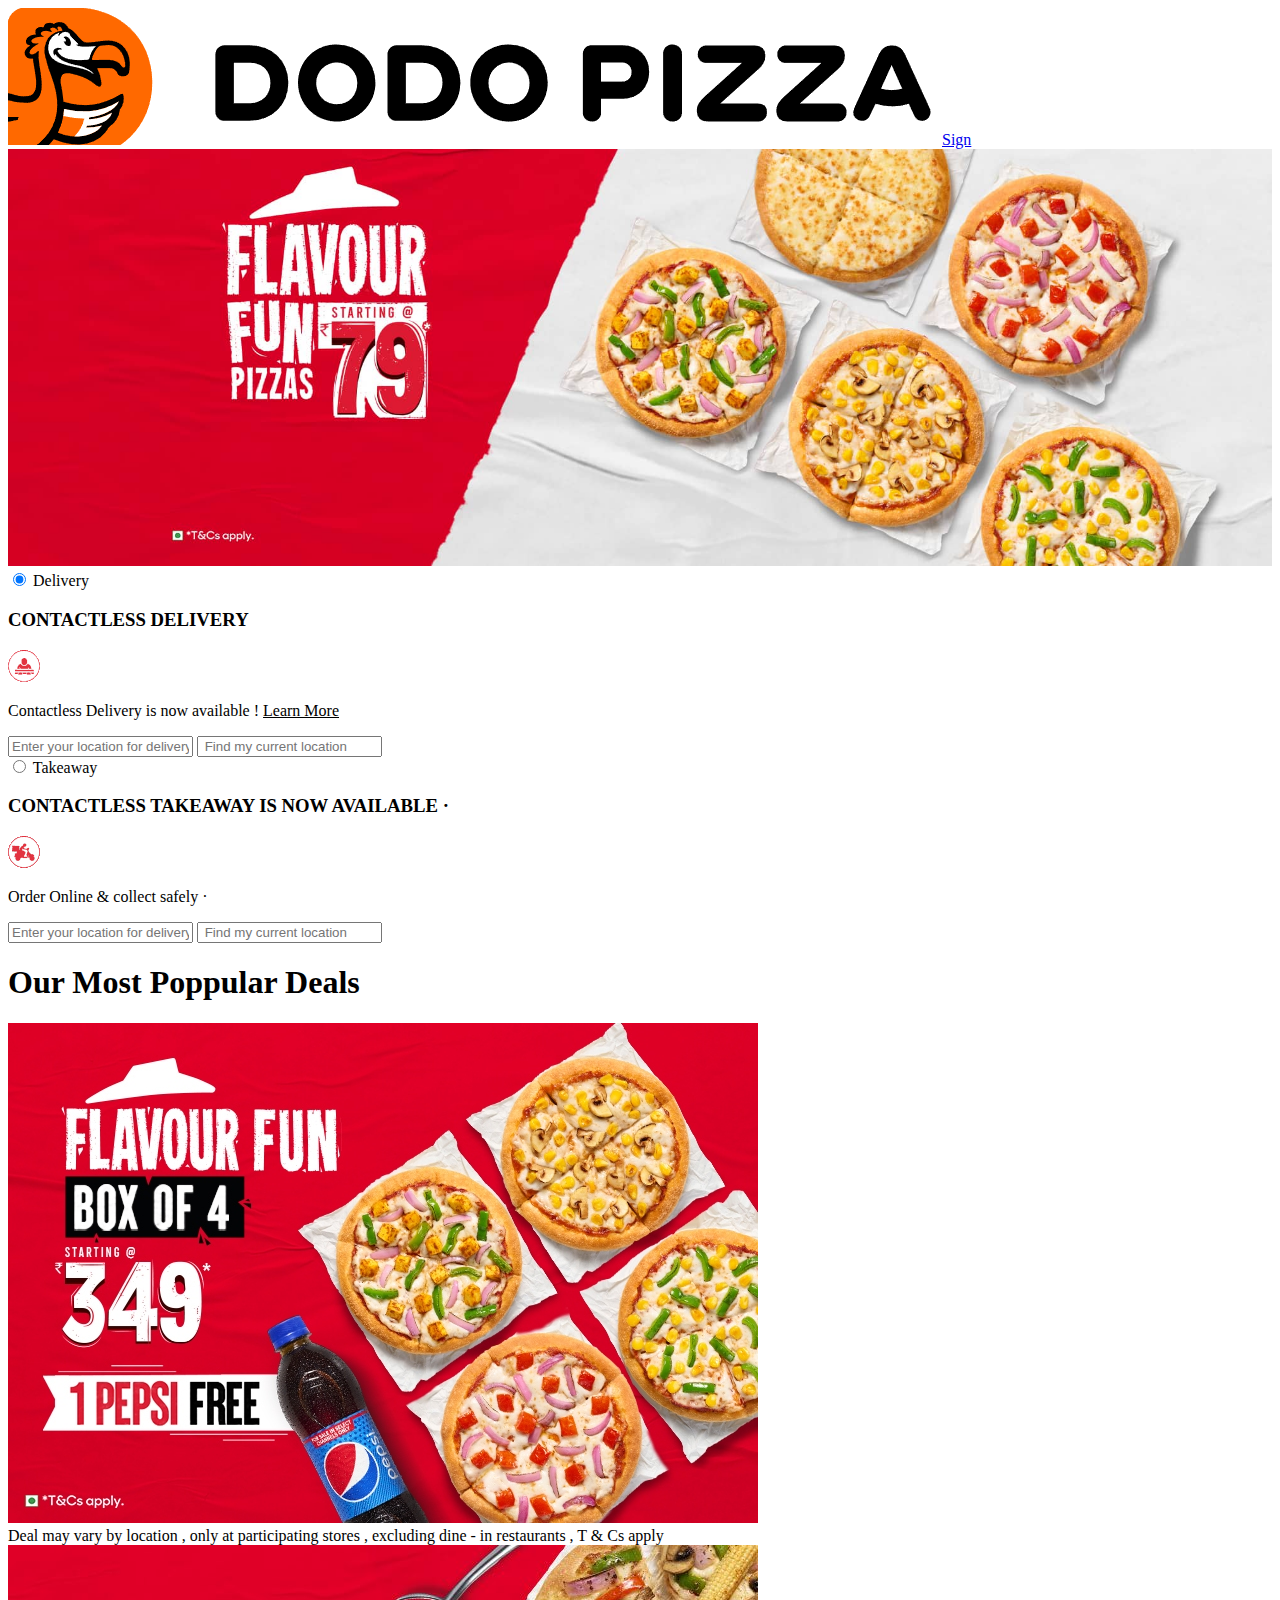
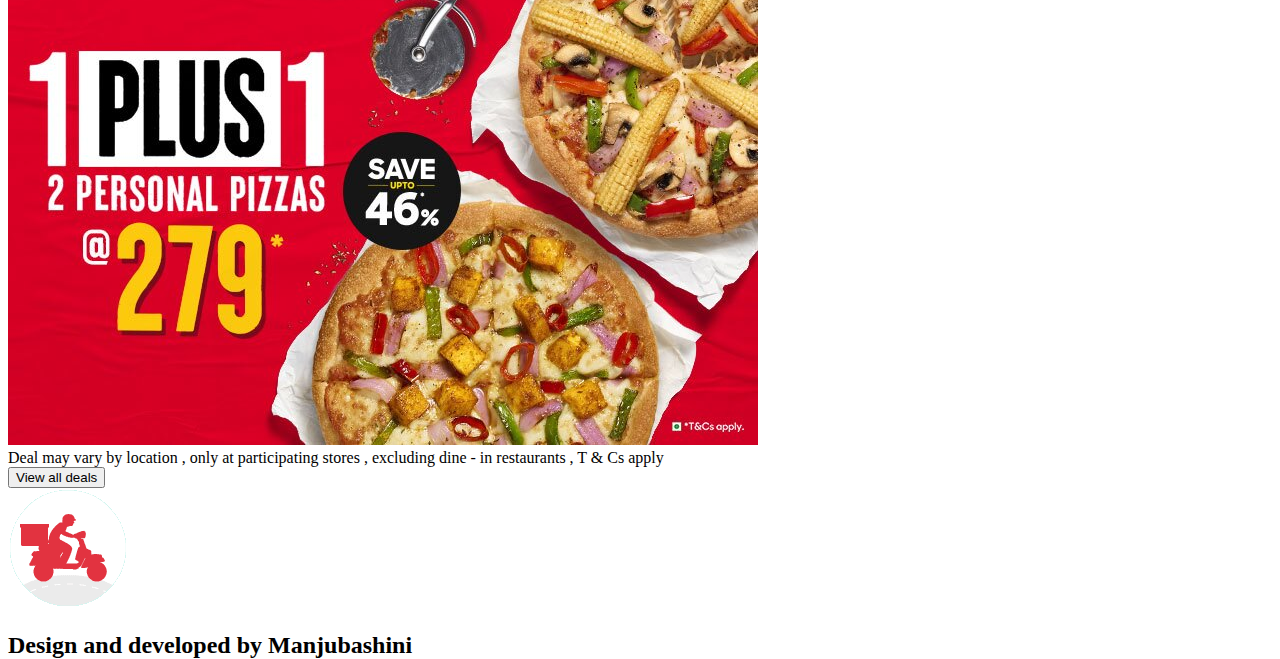
==== index.html @ 44269fef "Update and rename index.html.html to index.html" ====
<!DOCTYPE html>
<html>
  <head>
    
    <meta charset="UTF-8">
    <meta http-equiv="X-UA-Compatible" content="IE=edge">
    <meta name="viewport" content="width=device-width, initial-scale=1.0">
    <title>DODO PIZZA</title>
    <link rel="stylesheet" href="website.css">
   
  </head>


    <body style="height:2000px;">

      <div class="header">
        <img class="logo" src="ispin.img/Capture.PNG">
        <a class="sign" href="second page.html">Sign</a>
      </div>


      <div class="home-img">

        <img  src="ispin.img/home-bg-md.3f9ed458f63fdf03703d533c1a140cdb.jpg" style="max-width:100%; height:auto;">


        <div class="mytabs">


          <input type="radio" id="tabDelivery" name="mytabs" checked="checked">
          <label class="delivery-img" for="tabDelivery">Delivery</label>
          
          <div class="tab">
            <h3>CONTACTLESS DELIVERY</h3>
            <img class="delivery-img-edit" src="ispin.img/collection-32x32.c3cdbff96f386154787b2945c73a16b6.gif">
            <p class="sec-line">Contactless Delivery is now available &#33; <span style="text-decoration: underline;" >Learn More</span></p>
            <input class="delivery-location" type="text" placeholder="Enter your location for delivery">
            <input class="find-location"  type="text" placeholder=" Find my current location" >
          </div>
    
    
          <input type="radio" id="tabTakeaway" name="mytabs">
          <label  class="take-img" for="tabTakeaway">Takeaway</label>
    
    
          <div class="tab">
            <h3>CONTACTLESS TAKEAWAY IS NOW AVAILABLE &#183; </h3>
            <img class="take-img-edit" src="ispin.img/delivery-bike-32x32.36bfbc1f71423e3d93e140394dd302f3.gif">
            <p class="sec-line"></p>Order Online &#38; collect safely &#183; </p>
            <input class="delivery-location" type="text" placeholder="Enter your location for delivery">
            <input class="find-location"  type="text" placeholder=" Find my current location" >
          </div>
    
    
        </div>


        <h1><span>Our Most Poppular Deals</span></h1>
    

        
      </div>

      <div class="container">

        <div class="center-img">

          <img  src="ispin.img/flavour-fun-box-of-4-pepsi.a28a6f0a935d6a0ac64e279abf9aafde.1.jpg"
          style="max-width:100%; height:auto;">
  
          <div class="box">
  
            Deal may vary by location &#44; only at participating stores &#44; excluding dine &#45; in restaurants &#44; T &#38; Cs apply
  
  
          </div>
  
        </div>
        
        <div class="center-img" >
  
          <img   src="ispin.img/one-plus-one-personal.4e915400cc94fdcbde7dd8beb6512dd1.1.jpg"
          style="max-width:100%; height:auto;">
  
          <div class="box">
  
            Deal may vary by location &#44; only at participating stores &#44; excluding dine &#45; in restaurants &#44; T &#38; Cs apply
  
  
          </div>
        </div>

      </div>

      <div>

        <button class="button">View all deals</button>

      </div>

      <div class="gif">

      <img src="ispin.img/loader-bike.943b6e9867d3d8ac69fb1d2626b39cc4.gif">

      </div>


      <h2 class="text">Design and developed by Manjubashini</h2>


      
      

    </body>
</html>
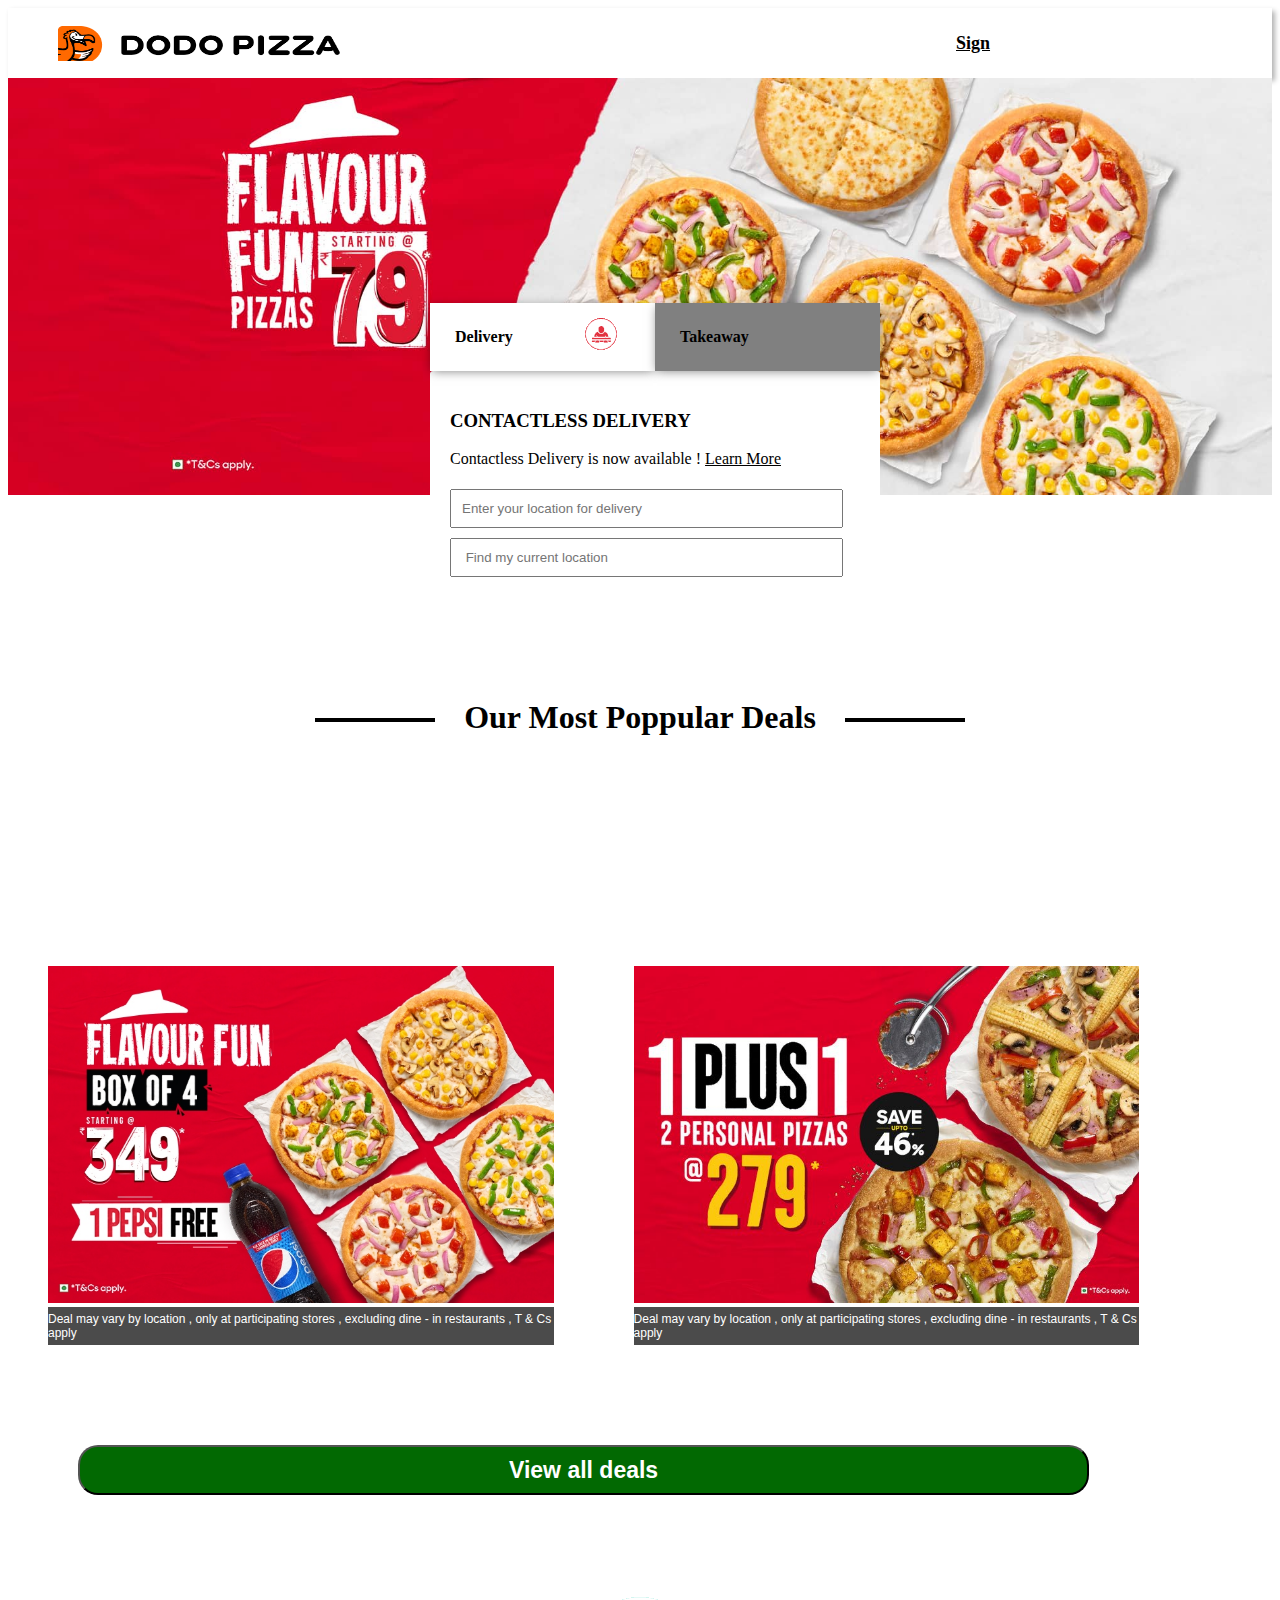
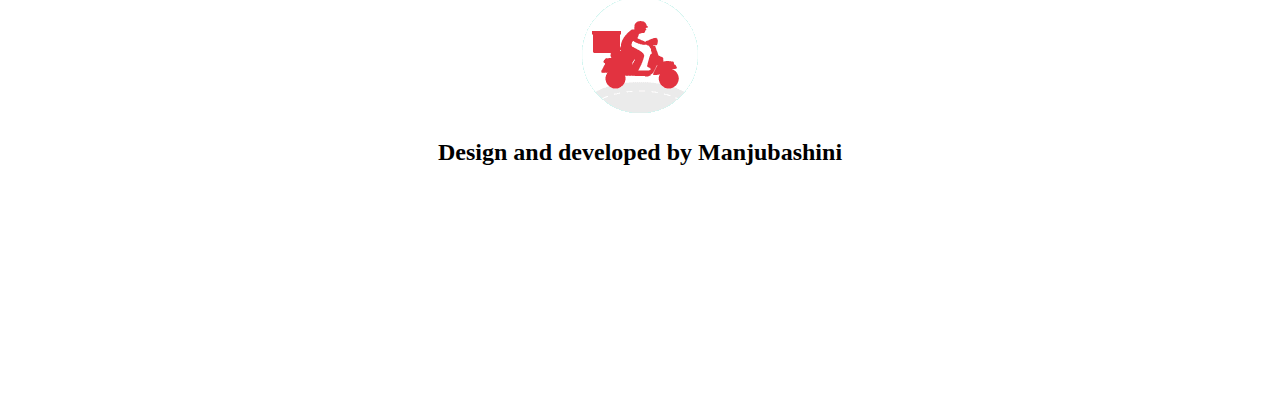
==== commit 56065317: "Update index.html" ====
--- a/index.html
+++ b/index.html
@@ -6,7 +6,7 @@
     <meta http-equiv="X-UA-Compatible" content="IE=edge">
     <meta name="viewport" content="width=device-width, initial-scale=1.0">
     <title>DODO PIZZA</title>
-    <link rel="stylesheet" href="website.css">
+    <link rel="stylesheet" href="index.css.css">
    
   </head>
 
--- a/index.css.css
+++ b/index.css.css
@@ -0,0 +1,232 @@
+ .header{
+   height:70px;
+   width:100%;
+   top:0px;
+   display:grid;
+   grid-template-columns:3fr 1fr;
+   background-color:white;
+   right:0px;
+   left:0px;
+   align-items:center;
+   justify-content:center;
+   box-shadow: 3px 3px 5px rgba(0,0,0,0.3);
+ } 
+ 
+ .logo{
+   height:35px;
+   width:30%;
+   padding-left:50px;
+ }
+
+ .sign{
+   color:black;
+   font-weight:bold;
+   text-decoration:underline;
+   font-size:18px;
+   cursor:pointer;
+ }
+ 
+ .home-img{
+   position:relative;
+   margin-bottom:100px;
+ }
+
+ .mytabs{
+ position:absolute;
+ right:270px;
+ display:flex;
+ flex-wrap:wrap;
+ max-width:450px;
+ margin:50px auto; 
+ padding:25px;
+ top:150px;
+ left:300px;
+ border-radius:5px;
+}
+
+.mytabs input[type="radio"]{
+ display:none;
+}
+
+.mytabs label{
+ padding:25px;
+ background-color:grey;
+ font-weight:bold;
+ order:0;
+ display:grid;
+ width:175px;
+ box-shadow:0 2px 10px -2px rgba(0,0,0,0.5);
+
+}
+.delivery-img{
+ position:relative;
+ cursor:pointer;
+}
+
+.delivery-img-edit{
+ position:absolute;
+ top:40px;
+ left:180px;
+ align-items:center;
+ justify-content: center;
+}
+
+.take-img{
+ position:relative;
+ cursor:pointer;
+}
+
+.take-img-edit{
+ position:absolute;
+ top:40px;
+ left:390px;
+ align-items:center;
+ justify-content: center;
+}
+
+.delivery-location{
+ width:90%;
+ padding:10px;
+ margin:5px auto;
+ border-color:none;
+ cursor:pointer;
+}
+
+.find-location{
+ width:90%;
+ padding:10px;
+ margin:5px auto;
+ border-color:none;
+ cursor:pointer;
+}
+.mytabs .tab{
+ width:100%;
+ padding:20px;
+ background-color:#fff;
+ order:1;
+ display:none;
+ border-radius:3px;
+}
+
+.mytabs input[type="radio"]:checked + label + .tab {
+ display:block;
+}
+
+.mytabs input[type="radio"]:checked + label{
+ background-color:#fff;
+}
+
+h1{
+    text-align:center;
+    margin:200px auto;
+    max-width:650px;
+    position:relative;
+  }
+
+ h1:before{
+   background-color:#000;
+   display:block;
+   width:120px;
+   height:4px;
+   content:"";
+   position:absolute;
+   left:0;
+   top:50%;
+   z-index:-1;
+ }
+
+ h1:after{
+   background-color:#000;
+   display:block;
+   width:120px;
+   height:4px;
+   content:"";
+   position:absolute;
+   right:0;
+   top:50%;
+   z-index:-1;
+ }
+
+ 
+
+ .center-img{
+   width:40%;
+   float:left;
+   padding:30px;
+   margin-left:10px;
+   margin-right:10px;
+ }
+
+ .box{
+   display:block;
+   justify-content:center;
+   align-items:center;
+   height:auto;
+   font-family:arial;
+   background-color: rgba(0, 0, 0, 0.705);
+   color:white;
+   font-size:12px;
+   margin-top:0px;
+   margin-bottom:40px;
+   padding-top:5px;
+   padding-bottom:5px;
+   width:100%;
+ }
+
+ .button{
+   margin-top:30px;
+   margin-left:70px;
+   align-items:center;
+   justify-content:center;
+   padding-top:10px;
+   padding-bottom:10px;
+   border-radius:20px;
+   color:white;
+   font-size:23px;
+   font-weight:bold;
+   background-color:rgb(2, 105, 2);
+   width:80%;
+   height:50px;
+   cursor:pointer;
+ }
+
+ .gif{
+   text-align:center;
+   margin-top:100px;
+ }
+
+ .text{
+   text-align:center;
+ }
+
+ @media screen and (max-width:600px){
+    .header{
+      width:90%;
+    }
+    .logo{
+      width:25%;
+      height:25px;
+    }
+    .home-img{
+      width:90%;
+      height:260px;
+      margin-bottom:100px;
+    }
+    .mytabs{
+      width:260px;
+      height:20px;
+      top:60px;
+      margin:auto;
+      justify-content:center;
+      align-items:center;
+      left:15px;
+      margin-bottom:300px;
+    }
+    .mytabs label{
+      width:70px;
+    }
+    .mytabs .tab{
+       width:200px;
+       height:30px;
+    }
+ }